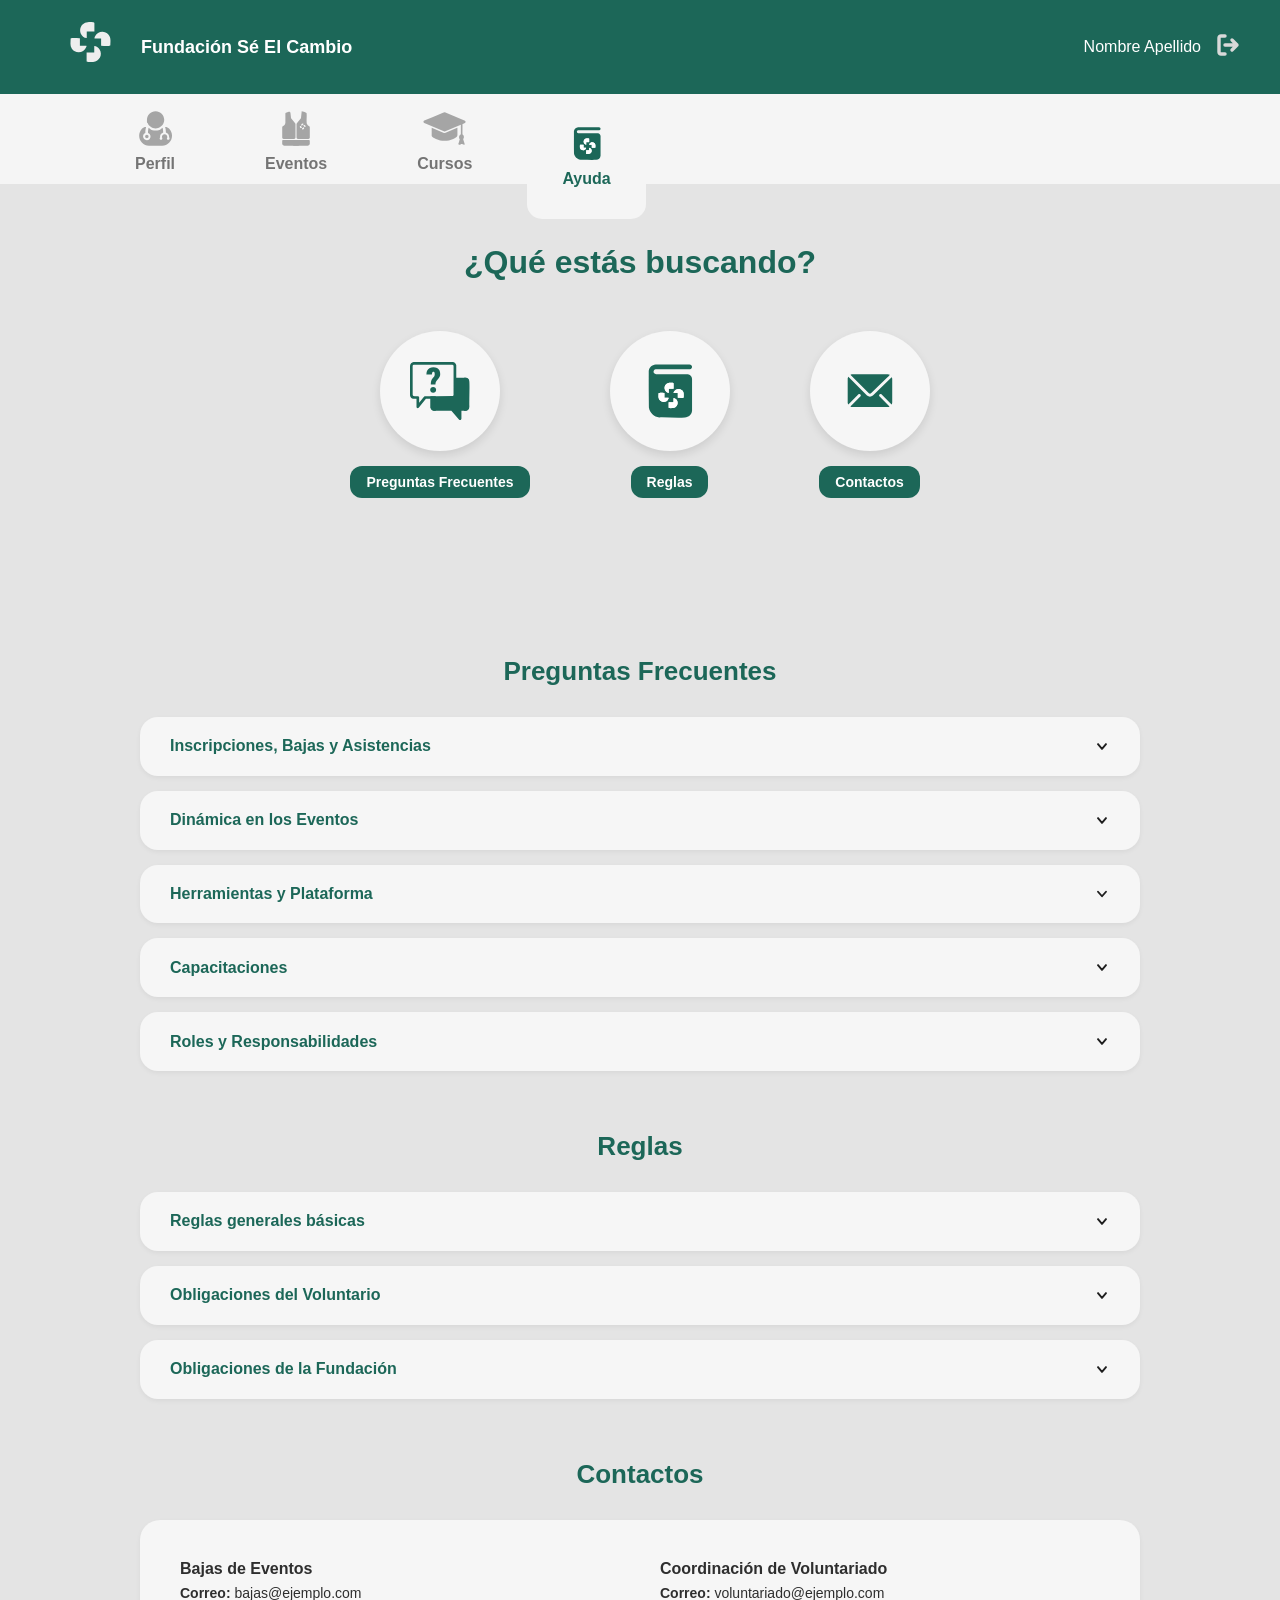
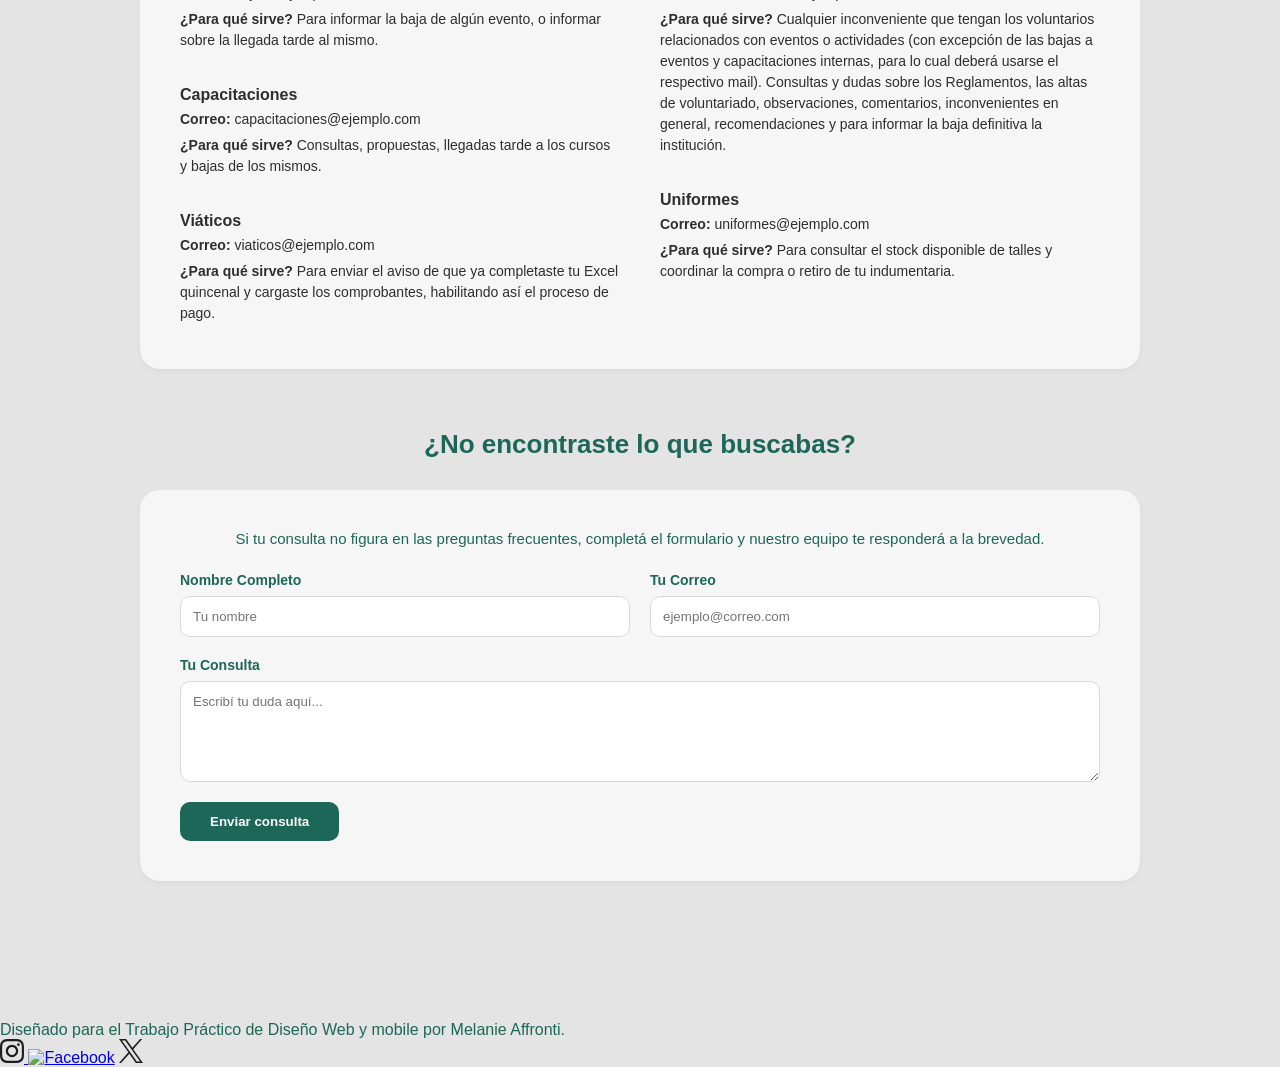
==== ayuda.html @ 09af1f35 "agregado historial, eventos, cursos y ayuda" ====
<!DOCTYPE html>
<html lang="es">
<head>
    <meta charset="UTF-8">
    <title>Mi Perfil - SEC Socorrismo</title>
    <link rel="stylesheet" href="css/stylesayuda.css">
</head>
<body>

    <header class="header-principal">
        <div class="logo-container">
            <img src="img/logoheader.svg" alt="Logo SEC"> 
            <p>Fundación Sé El Cambio</p>
        </div>

        <div class="user-logout">
            <span>Nombre Apellido</span>
            <a href="index.html">
                <img src="img/Log.svg" alt="Cerrar sesión">
            </a>
        </div>
    </header>

    <nav class="menu-principal">

        
        <ul>
            <li>
                <a href="inicio.html">
                    <img src="img/icon sce.svg" alt=""> Perfil
                </a>
            </li>
            <li>
                <a href="eventos.html">
                    <img src="img/icon chaleco.svg" alt=""> Eventos
                </a>
            </li>
            <li>
                <a href="cursos.html">
                    <img src="img/GAFETE.svg" alt=""> Cursos
                </a>
            </li>
            <li>
                <a href="ayuda.html" class="activo">
                    <img src="img/icon cursos.svg" alt=""> Ayuda
                </a>
            </li>
        </ul>
    </nav>


    <!-- ========================================== -->
    <!-- CONTENEDOR PRINCIPAL DE AYUDA              -->
    <!-- ========================================== -->
    <main class="contenedor-ayuda">
        
        <!-- SECCIÓN 1: Menú superior con iconos redondos -->
        <section class="ayuda-hero">
            <h2 class="titulo-ayuda">¿Qué estás buscando?</h2>
            
            <div class="ayuda-botones">
                <!-- El href de estos anclas coinciden con los ID de las secciones de abajo -->
                <a href="#seccion-faq" class="btn-ancla">
                    <div class="circulo-icono">
                        <img src="img/faq.svg" alt="Preguntas Frecuentes">
                    </div>
                    <span class="etiqueta-verde">Preguntas Frecuentes</span>
                </a>

                <a href="#seccion-reglas" class="btn-ancla">
                    <div class="circulo-icono">
                        <img src="img/reglas.svg" alt="Reglas">
                    </div>
                    <span class="etiqueta-verde">Reglas</span>
                </a>

                <a href="#seccion-contactos" class="btn-ancla">
                    <div class="circulo-icono">
                        <img src="img/contacto.svg" alt="Contactos">
                    </div>
                    <span class="etiqueta-verde">Contactos</span>
                </a>
            </div>
            
            <!-- El iconito separador abajo de los botones -->
            <img src="img/isotipo-sec-chico.svg" alt="" class="icono-separador">
        </section>

        <!-- SECCIÓN 2: Preguntas Frecuentes -->
        <section id="seccion-faq" class="seccion-contenido">
            <h3 class="titulo-seccion">Preguntas Frecuentes</h3>
            <div class="acordeon-lista">
                <div class="acordeon-item">
                    <span>Inscripciones, Bajas y Asistencias</span>
                    <img src="img/flechaabajo.svg" alt="Abrir">
                </div>
                <div class="acordeon-item">
                    <span>Dinámica en los Eventos</span>
                    <img src="img/flechaabajo.svg" alt="Abrir">
                </div>
                <div class="acordeon-item">
                    <span>Herramientas y Plataforma</span>
                    <img src="img/flechaabajo.svg" alt="Abrir">
                </div>
                <div class="acordeon-item">
                    <span>Capacitaciones</span>
                    <img src="img/flechaabajo.svg" alt="Abrir">
                </div>
                <div class="acordeon-item">
                    <span>Roles y Responsabilidades</span>
                    <img src="img/flechaabajo.svg" alt="Abrir">
                </div>
            </div>
        </section>

        <!-- SECCIÓN 3: Reglas -->
        <section id="seccion-reglas" class="seccion-contenido">
            <h3 class="titulo-seccion">Reglas</h3>
            <div class="acordeon-lista">
                <div class="acordeon-item">
                    <span>Reglas generales básicas</span>
                    <img src="img/flechaabajo.svg" alt="Abrir">
                </div>
                <div class="acordeon-item">
                    <span>Obligaciones del Voluntario</span>
                    <img src="img/flechaabajo.svg" alt="Abrir">
                </div>
                <div class="acordeon-item">
                    <span>Obligaciones de la Fundación</span>
                    <img src="img/flechaabajo.svg" alt="Abrir">
                </div>
            </div>
        </section>

        <!-- SECCIÓN 4: Contactos -->
        <section id="seccion-contactos" class="seccion-contenido">
            <h3 class="titulo-seccion">Contactos</h3>
            <div class="caja-contactos">
                
                <!-- Columna Izquierda -->
                <div class="columna-contacto">
                    <div class="item-contacto">
                        <h4>Bajas de Eventos</h4>
                        <p><span class="bold">Correo:</span> bajas@ejemplo.com</p>
                        <p><span class="bold">¿Para qué sirve?</span> Para informar la baja de algún evento, o informar sobre la llegada tarde al mismo.</p>
                    </div>

                    <div class="item-contacto">
                        <h4>Capacitaciones</h4>
                        <p><span class="bold">Correo:</span> capacitaciones@ejemplo.com</p>
                        <p><span class="bold">¿Para qué sirve?</span> Consultas, propuestas, llegadas tarde a los cursos y bajas de los mismos.</p>
                    </div>

                    <div class="item-contacto">
                        <h4>Viáticos</h4>
                        <p><span class="bold">Correo:</span> viaticos@ejemplo.com</p>
                        <p><span class="bold">¿Para qué sirve?</span> Para enviar el aviso de que ya completaste tu Excel quincenal y cargaste los comprobantes, habilitando así el proceso de pago.</p>
                    </div>
                </div>

                <!-- Columna Derecha -->
                <div class="columna-contacto">
                    <div class="item-contacto">
                        <h4>Coordinación de Voluntariado</h4>
                        <p><span class="bold">Correo:</span> voluntariado@ejemplo.com</p>
                        <p><span class="bold">¿Para qué sirve?</span> Cualquier inconveniente que tengan los voluntarios relacionados con eventos o actividades (con excepción de las bajas a eventos y capacitaciones internas, para lo cual deberá usarse el respectivo mail). Consultas y dudas sobre los Reglamentos, las altas de voluntariado, observaciones, comentarios, inconvenientes en general, recomendaciones y para informar la baja definitiva la institución.</p>
                    </div>

                    <div class="item-contacto">
                        <h4>Uniformes</h4>
                        <p><span class="bold">Correo:</span> uniformes@ejemplo.com</p>
                        <p><span class="bold">¿Para qué sirve?</span> Para consultar el stock disponible de talles y coordinar la compra o retiro de tu indumentaria.</p>
                    </div>
                </div>

            </div>
        </section>

<section id="seccion-formulario" class="seccion-contenido">
    <h3 class="titulo-seccion">¿No encontraste lo que buscabas?</h3>
    <div class="caja-formulario">
        <p class="desc-formulario">Si tu consulta no figura en las preguntas frecuentes, completá el formulario y nuestro equipo te responderá a la brevedad.</p>
        
        <form name="consultas-especificas" method="POST" data-netlify="true" class="formulario-estilo">
            <div class="fila-form">
                <div class="campo">
                    <label>Nombre Completo</label>
                    <input type="text" name="nombre" placeholder="Tu nombre" required>
                </div>
                <div class="campo">
                    <label>Tu Correo</label>
                    <input type="email" name="email" placeholder="ejemplo@correo.com" required>
                </div>
            </div>
            
            <div class="campo">
                <label>Tu Consulta</label>
                <textarea name="mensaje" rows="5" placeholder="Escribí tu duda aquí..." required></textarea>
            </div>
            
            <button type="submit" class="btn-enviar">Enviar consulta</button>
        </form>
    </div>
</section>


    </main>

    <!-- ========================================== -->
    <!-- FOOTER                                     -->
    <!-- ========================================== -->
    <footer class="footer-sec">
        <div class="footer-contenido">
            <p class="creditos">Diseñado para el Trabajo Práctico de Diseño Web y mobile por Melanie Affronti.</p>
            <div class="redes-sociales">
                <a href="https://www.instagram.com/sec.socorrismo/" target="_blank">
                    <img src="img/instagram.svg" alt="Instagram">
                </a>
                <a href="#"><img src="img/facebook.svg" alt="Facebook"></a>
                <a href="#"><img src="img/twitter.svg" alt="X"></a>
            </div>
        </div>
    </footer>

</body>
</html>
---- css/stylesayuda.css ----
/* Reset para limpiar márgenes automáticos del navegador */
* {
    margin: 0;
    padding: 0;
    box-sizing: border-box;
}

body {
    font-family: 'Inter', sans-serif; 
    background-color: #e4e4e4; /* El gris clarito de tu fondo */
}

/* ====================================
   1. BARRA SUPERIOR (HEADER)
   ==================================== */
.header-principal {
    display: flex;
    justify-content: space-between; /* Empuja el logo a la izq y el usuario a la der */
    align-items: center; /* Centra los elementos verticalmente */
    background-color: #1c6758; /* Verde SEC */
    color: white;
    padding: 2px 40px;
}

.logo-container {
    display: flex;
    align-items: center;

}

.logo-container img {
    height: 90px; /* Ajustá este número según el tamaño de tu logo */
}

.logo-container p {
    font-weight: 600;
    font-size: 18px;
}

.user-logout {
    display: flex;
    align-items: center;
    gap: 15px;
    font-weight: 500;
}

.user-logout img {
    height: 24px;
    cursor: pointer;
}
/* ====================================
   2. MENÚ DE NAVEGACIÓN (NAV) - LENGÜETAS COLUMNA
   ==================================== */

.menu-principal {
    background-color: #f5f5f5; /* Fondo gris claro de la barra */
    padding: 0px 100px; /* Margen interno que vos definiste */
    height: 90px; /* Altura de la barra para que entren el ícono de 70px y el texto */
    display: flex;
}

.menu-principal ul {
    list-style: none; /* Saca los puntitos de la lista */
    display: flex;
    gap: 20px; /* Separación gigante entre botones como en tu diseño */
    align-items: flex-start; /* Pega los botones al techo de la barra */
    height: 100%;
}

/* ESTADO NORMAL (Inactivo) */
.menu-principal a {
    text-decoration: none; /* Saca el subrayado azul feo */
    color: #747474; /* Color gris para los inactivos */
    font-weight: 600;
    font-size: 16px;
    display: flex;
    flex-direction: column; /* Pone texto abajo del ícono */
    align-items: center;
    justify-content: center;
    
    /* Configuración de la caja/lengüeta */
    height: 95px; /* Ocupa exactamente el mismo alto que la barra gris */
    padding: 0 35px; /* Un poco de aire a los costados del texto/ícono */
    border-radius: 0 0 15px 15px; /* Redondea solo las puntas de abajo */
    transition: all 0.4s ease; /* Transición suave */
    gap: 9px
}

/* ESTILO DE ÍCONOS INACTIVOS */
.menu-principal a img {
    height: 35px; /* Tu tamaño de ícono */

    filter: grayscale(100%) opacity(50%); /* Hace que el ícono se vea gris y medio apagado */
    transition: all 0.2s ease;
}

/* ====================================
   ESTADO ACTIVO (La pestaña que cuelga)
   ==================================== */
.menu-principal a.activo {
    color: #1c6758; /* Texto verde */
    font-weight: 700;
    background-color: #f5f5f5; /* Caja 
    
    /* LA MAGIA DEL HUNDIMIENTO */
    height: 125px; /* Más alta que la barra (120px) para que sobresalga hacia abajo */
    
}

/* Le devuelve el color original al ícono activo */
.menu-principal a.activo img {
    filter:none
}



/* HASTA ACA ES EL MENÚ */

/* ====================================
   ESTRUCTURA GENERAL Y SCROLL SUAVE
   ==================================== */
html {
    /* ESTO ES LA MAGIA DEL EFECTO: Baja suave en lugar de saltar de golpe */
    scroll-behavior: smooth;
}

body {
    background-color: #e4e4e4; /* Un gris un toque más oscurito que las cajas para dar contraste */
    font-family: 'Inter', sans-serif;
    display: flex;
    flex-direction: column;
    min-height: 100vh;
    margin: 0;
    color: #1c6758; /* Verde corporativo por defecto */
}

.contenedor-ayuda {
    flex: 1; /* Pega el footer abajo */
    width: 1000px;
    max-width: 90%;
    margin: 0 auto; /* Centra todo */
    padding-bottom: 80px;
}

/* ====================================
   HERO: ¿QUÉ ESTÁS BUSCANDO?
   ==================================== */
.ayuda-hero {
    text-align: center;
    margin-top: 60px;
    margin-bottom: 80px;
}

.titulo-ayuda {
    font-size: 32px;
    font-weight: 700;
    margin-bottom: 50px;
}

.ayuda-botones {
    display: flex;
    justify-content: center;
    gap: 80px; /* Distancia entre los botones redondos */
    margin-bottom: 60px;
}

/* Botones de Anclaje */
.btn-ancla {
    text-decoration: none;
    display: flex;
    flex-direction: column;
    align-items: center;
    gap: 15px;
    transition: transform 0.2s;
}

.btn-ancla:hover {
    transform: translateY(-5px); /* Se levantan un poquito al pasar el mouse */
}

.circulo-icono {
    background-color: #f6f6f6;
    width: 120px;
    height: 120px;
    border-radius: 50%;
    box-shadow: 0px 4px 10px rgba(0, 0, 0, 0.1);
    display: flex;
    justify-content: center;
    align-items: center;
}

.circulo-icono img {
    width: 60px;
}

.etiqueta-verde {
    background-color: #1c6758;
    color: #fff;
    padding: 8px 16px;
    border-radius: 12px;
    font-size: 14px;
    font-weight: 600;
}

.icono-separador {
    width: 40px;
    opacity: 0.8;
}

/* ====================================
   SECCIONES Y ACORDEONES (Preguntas/Reglas)
   ==================================== */
.seccion-contenido {
    margin-bottom: 60px;
    /* Al hacer scroll suave, esto evita que el header tape el título */
    scroll-margin-top: 100px; 
}

.titulo-seccion {
    font-size: 26px;
    font-weight: 700;
    text-align: center;
    margin-bottom: 30px;
}

.acordeon-lista {
    display: flex;
    flex-direction: column;
    gap: 15px; /* Espacio entre los bloques blancos */
}

.acordeon-item {
    background-color: #f6f6f6;
    padding: 20px 30px;
    border-radius: 18px;
    display: flex;
    justify-content: space-between;
    align-items: center;
    cursor: pointer;
    box-shadow: 0px 2px 5px rgba(0, 0, 0, 0.05);
    transition: background-color 0.2s;
}

.acordeon-item:hover {
    background-color: #ffffff; /* Brilla al pasar el mouse */
}

.acordeon-item span {
    font-weight: 600;
    font-size: 16px;
    color: #1c6758;
}

.acordeon-item img {
    width: 16px;
    transition: transform 0.3s;
}

/* ====================================
   CAJA DE CONTACTOS (Columnas)
   ==================================== */
.caja-contactos {
    background-color: #f6f6f6;
    border-radius: 20px;
    padding: 40px;
    display: flex;
    gap: 40px; /* Separación entre la columna izq y der */
    box-shadow: 0px 2px 5px rgba(0, 0, 0, 0.05);
}

.columna-contacto {
    flex: 1; /* Mitad para cada columna */
    display: flex;
    flex-direction: column;
    gap: 30px; /* Separación entre un contacto y otro en vertical */
}

.item-contacto h4 {
    color: #2e2e2e;
    font-size: 16px;
    font-weight: 700;
    margin: 0 0 5px 0;
}

.item-contacto p {
    color: #2e2e2e;
    font-size: 14px;
    line-height: 1.5;
    margin: 0 0 5px 0;
}

.item-contacto .bold {
    font-weight: 600;
}

.caja-formulario {
    background-color: #f6f6f6;
    border-radius: 20px;
    padding: 40px;
    box-shadow: 0px 2px 5px rgba(0, 0, 0, 0.05);
}

.desc-formulario {
    margin-bottom: 25px;
    font-size: 15px;
    text-align: center;
}

.fila-form {
    display: flex;
    gap: 20px;
    margin-bottom: 20px;
}

.campo {
    flex: 1;
    display: flex;
    flex-direction: column;
    gap: 8px;
}

.campo label {
    font-weight: 600;
    font-size: 14px;
    color: #1c6758;
}

.campo input, .campo textarea {
    padding: 12px;
    border: 1px solid #d9d9d9;
    border-radius: 10px;
    font-family: 'Inter', sans-serif;
}

.btn-enviar {
    margin-top: 20px;
    background-color: #1c6758;
    color: white;
    border: none;
    padding: 12px 30px;
    border-radius: 10px;
    font-weight: 600;
    cursor: pointer;
    transition: background 0.2s;
}

.btn-enviar:hover {
    background-color: #154d42;
}


/* Definimos la animación */
@keyframes deslizarDesdeArriba {
    0% {
        transform: translateY(-50px); /* Empieza 50px más arriba */
        opacity: 0;                   /* Invisible al inicio */
    }
    100% {
        transform: translateY(0);     /* Termina en su lugar original */
        opacity: 1;                   /* Totalmente visible */
    }
}

/* Aplicamos la animación a tu contenedor principal */
.contenedor-ayuda {
    /* Llamamos a la animación, le damos 0.8 segundos y 'ease-out' para que frene suave */
    animation: deslizarDesdeArriba 0.8s ease-out; 
}
.modal-contenido { animation: deslizarDesdeArriba 0.8s ease-out; }
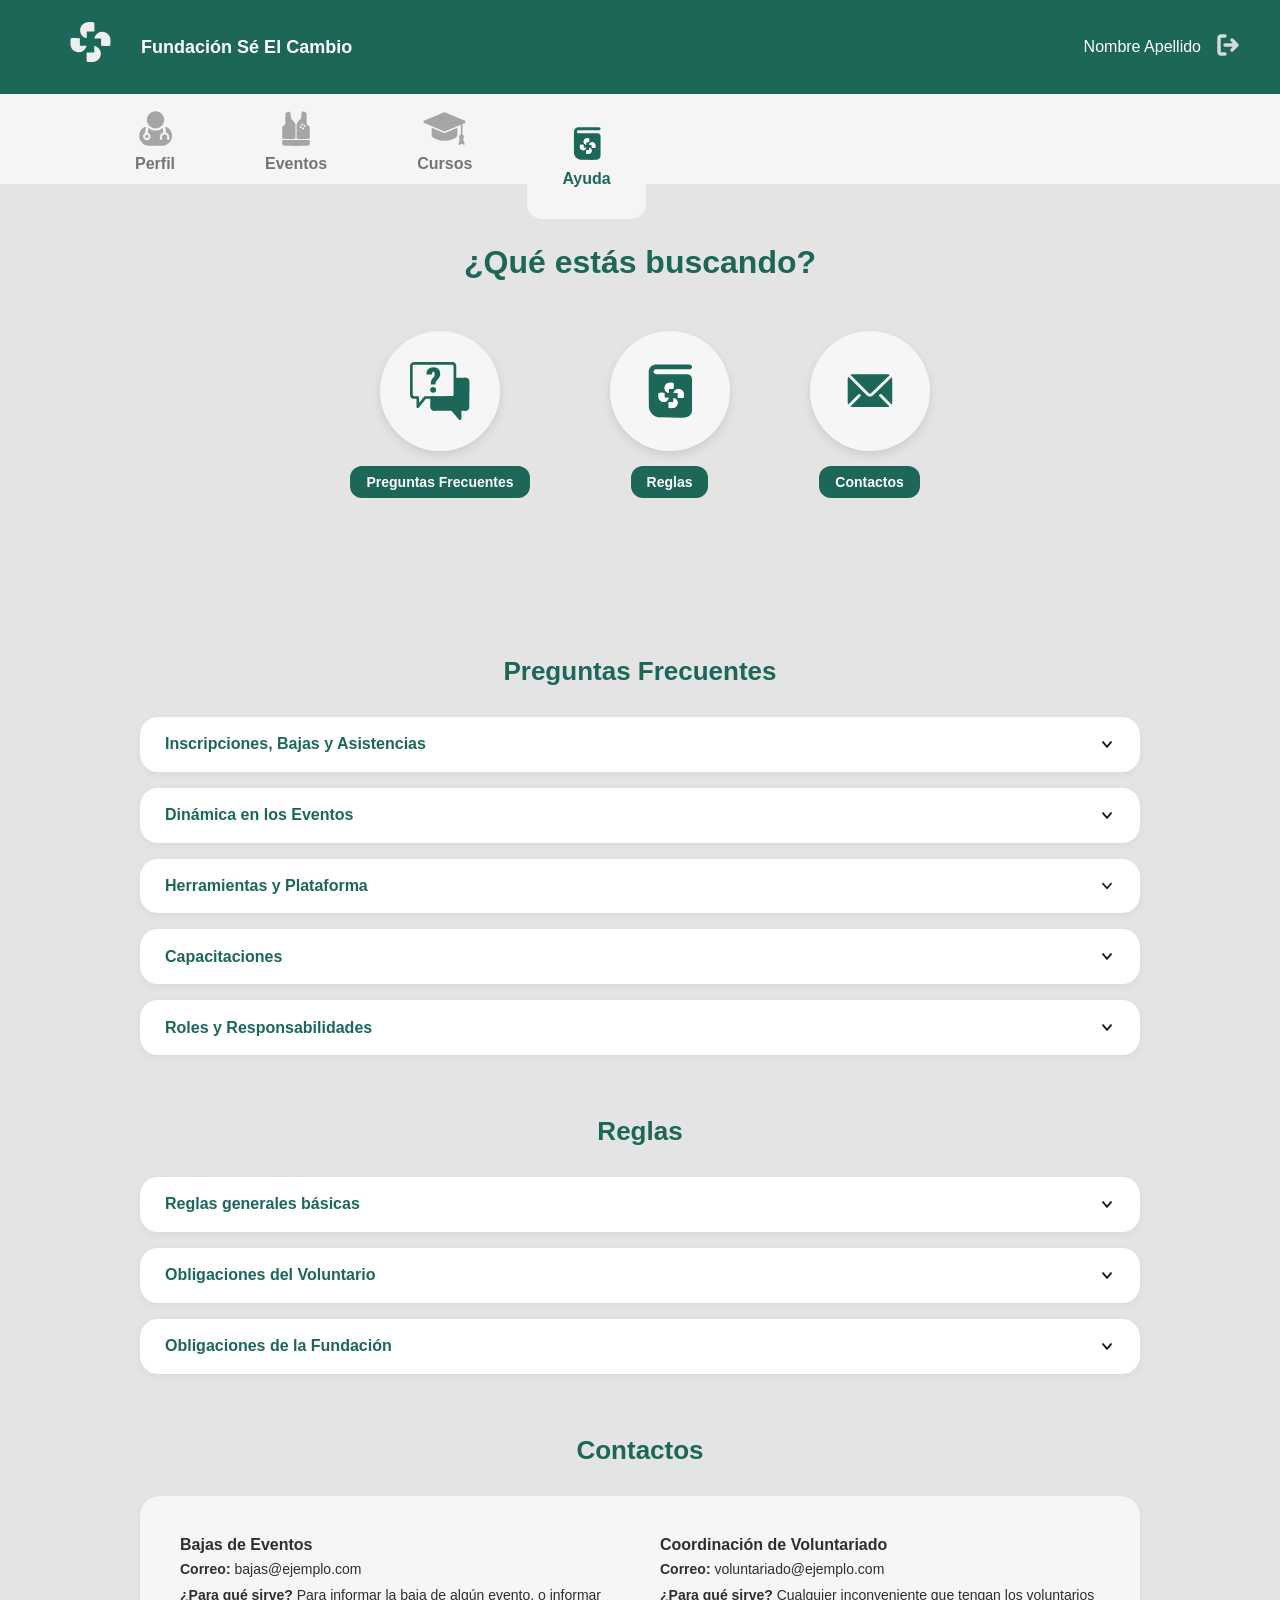
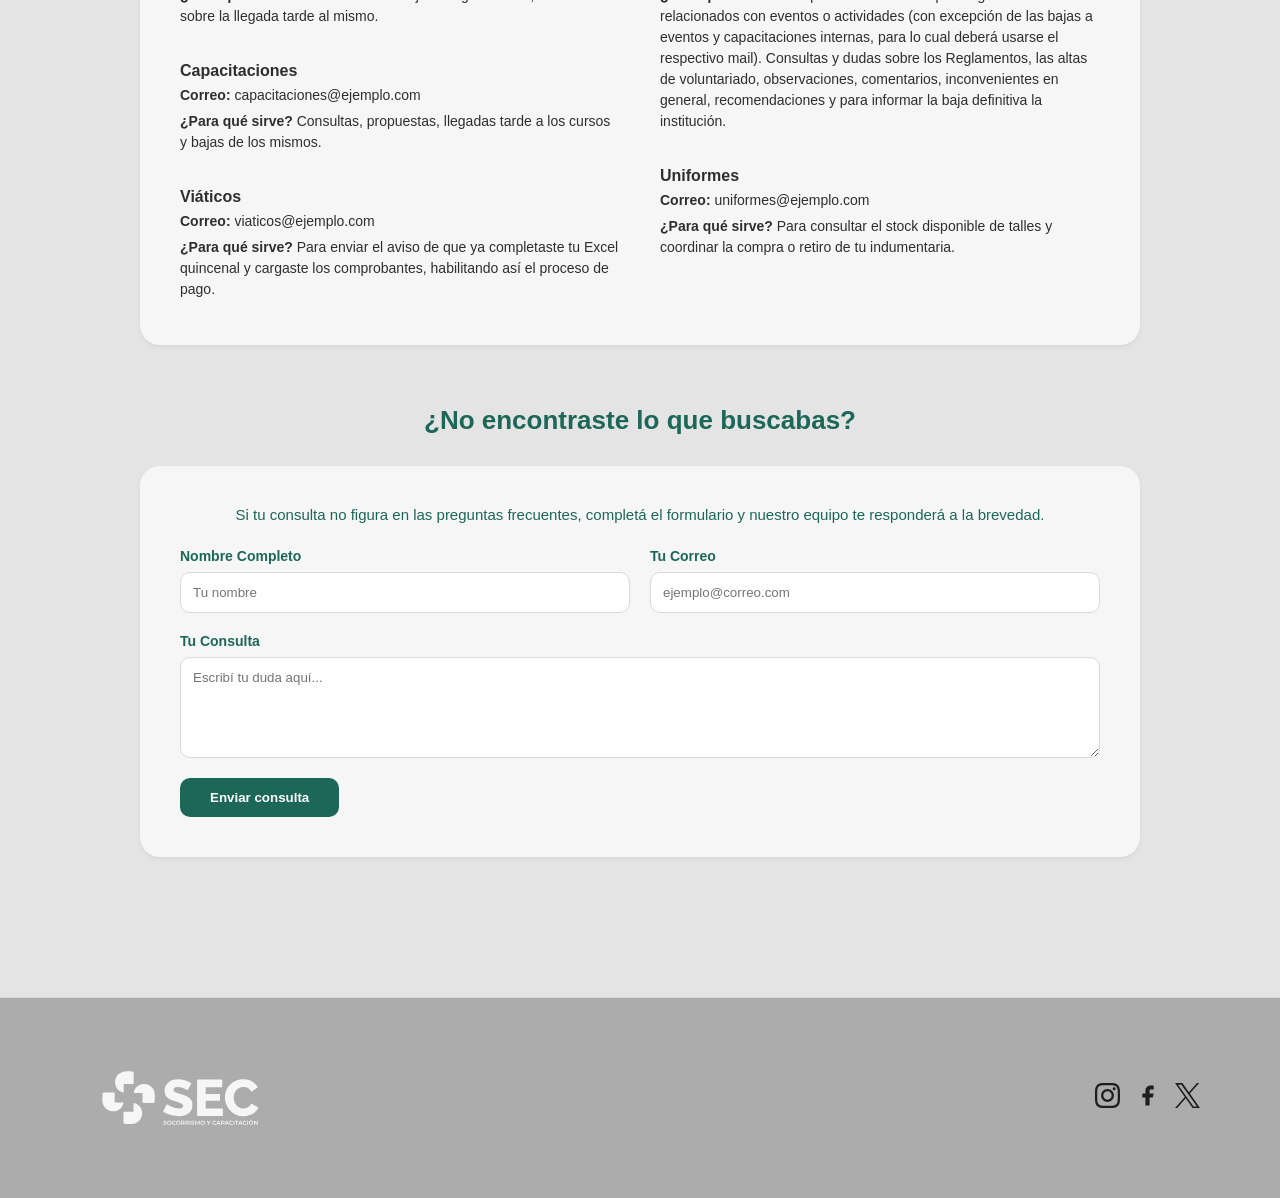
==== commit df158d77: "3 DE 4 completo ayuda, completo eventos, completo cursos" ====
--- a/ayuda.html
+++ b/ayuda.html
@@ -2,7 +2,7 @@
 <html lang="es">
 <head>
     <meta charset="UTF-8">
-    <title>Mi Perfil - SEC Socorrismo</title>
+    <title>Ayuda - SEC Socorrismo</title>
     <link rel="stylesheet" href="css/stylesayuda.css">
 </head>
 <body>
@@ -90,47 +90,323 @@
         <section id="seccion-faq" class="seccion-contenido">
             <h3 class="titulo-seccion">Preguntas Frecuentes</h3>
             <div class="acordeon-lista">
-                <div class="acordeon-item">
-                    <span>Inscripciones, Bajas y Asistencias</span>
-                    <img src="img/flechaabajo.svg" alt="Abrir">
-                </div>
-                <div class="acordeon-item">
-                    <span>Dinámica en los Eventos</span>
-                    <img src="img/flechaabajo.svg" alt="Abrir">
-                </div>
-                <div class="acordeon-item">
-                    <span>Herramientas y Plataforma</span>
-                    <img src="img/flechaabajo.svg" alt="Abrir">
-                </div>
-                <div class="acordeon-item">
-                    <span>Capacitaciones</span>
-                    <img src="img/flechaabajo.svg" alt="Abrir">
-                </div>
-                <div class="acordeon-item">
-                    <span>Roles y Responsabilidades</span>
-                    <img src="img/flechaabajo.svg" alt="Abrir">
-                </div>
-            </div>
+    
+    <div class="acordeon-grupo">
+        
+        <div class="acordeon-item">
+            <span>Inscripciones, Bajas y Asistencias</span>
+            <img src="img/flechaabajo.svg" alt="Abrir" class="flecha-icono">
+        </div>
+        
+        <div class="acordeon-panel principal-panel">
+            <div class="acordeon-contenido-interno">
+                
+                <div class="sub-acordeon-grupo">
+                    <div class="sub-acordeon-item">
+                        <span>¿Cómo me doy de baja de un evento si ya había confirmado mi asistencia?</span>
+                        <img src="img/flechaabajo.svg" alt="Abrir" class="flecha-icono-sub">
+                    </div>
+                    <div class="sub-acordeon-panel">
+                        <div class="sub-contenido">
+                            <p>Tenés que enviar un correo a <strong>bajas@ejemplo.com</strong> indicando en el asunto el nombre y la fecha del evento.</p>
+                            <p>Para agilizarlo, podés usar esta plantilla en el cuerpo del mail:</p>
+                            <p><em>"Hola, buen día. Necesito darme de baja del evento del día [DD/MM] en [Lugar] por [Motivo]. Voluntario/a: [Tu Nombre y Apellido]. Gracias."</em></p>
+                        </div>
+                    </div>
+                </div>
+
+                <div class="sub-acordeon-grupo">
+                    <div class="sub-acordeon-item">
+                        <span>¿A quién debo avisar si surge una emergencia y no puedo asistir al evento a último momento?</span>
+                        <img src="img/flechaabajo.svg" alt="Abrir" class="flecha-icono-sub">
+                    </div>
+                    <div class="sub-acordeon-panel">
+                        <div class="sub-contenido">
+                            <p>Enviá lo antes posible un mail a <strong>bajas@ejemplo.com</strong>. Si es posible, intentá conseguir un suplente del mismo listado. Además, comunicate urgente con el encargado del evento (encontrás su número en la ficha del evento). Por favor, nunca te quedes sin avisar; tu ausencia de imprevisto afecta directamente la logística del equipo y el compromiso de la fundación con la productora.</p>
+                        </div>
+                    </div>
+                </div>
+
+                <div class="sub-acordeon-grupo">
+                    <div class="sub-acordeon-item">
+                        <span>¿Cuál es el procedimiento para cancelar mi inscripción a una capacitación?</span>
+                        <img src="img/flechaabajo.svg" alt="Abrir" class="flecha-icono-sub">
+                    </div>
+                    <div class="sub-acordeon-panel">
+                        <div class="sub-contenido"><p>Solo tenés que enviar un mail a <strong>capacitaciones@ejemplo.com</strong> aclarando tu nombre, apellido y el nombre y fecha de la capacitación a la que no vas a poder asistir.</p></div>
+                    </div>
+                </div>
+
+                <div class="sub-acordeon-grupo">
+                    <div class="sub-acordeon-item">
+                        <span>¿Qué protocolo debo seguir si estoy demorado para el horario de citación al evento?</span>
+                        <img src="img/flechaabajo.svg" alt="Abrir" class="flecha-icono-sub">
+                    </div>
+                    <div class="sub-acordeon-panel">
+                        <div class="sub-contenido"><p>Comunícate sí o sí con el encargado del evento (su contacto está en el listado de inscriptos del evento). No llegues tarde sin avisar; el encargado sabrá qué hacer ante el imprevisto y te dará las indicaciones para tu ingreso.</p></div>
+                    </div>
+                </div>
+
+                <div class="sub-acordeon-grupo">
+                    <div class="sub-acordeon-item">
+                        <span>¿Qué implica quedar en la lista de "Suplente" para un evento y cuándo me confirman?</span>
+                        <img src="img/flechaabajo.svg" alt="Abrir" class="flecha-icono-sub">
+                    </div>
+                    <div class="sub-acordeon-panel">
+                        <div class="sub-contenido"><p>Significa que si un voluntario titular se da de baja días antes (o incluso el mismo día), te vamos a contactar para cubrir su lugar. Es ideal que mantengas tu disponibilidad hasta 2 horas después del horario de ingreso al evento. Si ya no estás disponible, seguí el protocolo normal de baja. Importante: Si no se te pidió explícitamente asistir, no concurras al predio.</p></div>
+                    </div>
+                </div>
+
+            </div>
+        </div>
+    </div>
+
+<div class="acordeon-grupo">
+        
+        <div class="acordeon-item">
+            <span>Dinámica en los Eventos</span>
+            <img src="img/flechaabajo.svg" alt="Abrir" class="flecha-icono">
+        </div>
+        
+        <div class="acordeon-panel principal-panel">
+            <div class="acordeon-contenido-interno">
+                
+                <div class="sub-acordeon-grupo">
+                    <div class="sub-acordeon-item">
+                        <span>¿Qué código de vestimenta es obligatorio llevar a los eventos?</span>
+                        <img src="img/flechaabajo.svg" alt="Abrir" class="flecha-icono-sub">
+                    </div>
+                    <div class="sub-acordeon-panel">
+                        <div class="sub-contenido">
+                            <p>Si aún no tenés el uniforme oficial, debés usar: remera blanca (preferentemente) o negra lisa sin estampas, pantalón de jean o cargo (negro o azul oscuro) y calzado cómodo y seguro. En caso de bajas temperaturas, podés sumar ropa térmica y buzos oscuros, siempre lisos y sin logos grandes.</p>
+                        </div>
+                    </div>
+                </div>
+                <div class="sub-acordeon-grupo">
+                    <div class="sub-acordeon-item">
+                        <span>¿Cómo es el proceso para solicitar, comprar o retirar el uniforme oficial de SEC?</span>
+                        <img src="img/flechaabajo.svg" alt="Abrir" class="flecha-icono-sub">
+                    </div>
+                    <div class="sub-acordeon-panel">
+                        <div class="sub-contenido">
+                            <p>Podés adquirirlo a partir de los 10 eventos realizados. Contamos con remeras, buzos y camperones en talles S, M y L (son de horma grande). Para pedirlo, escribí a <strong>uniformes@ejemplo.com</strong>. Podés pagar por transferencia o descontarlo de tus viáticos quincenales. Para retirarlo, podés pasar por la oficina en horarios de capacitaciones o autorizar a un tercero para que lo busque por vos.</p>
+                        </div>
+                    </div>
+                </div>
+                
+                <div class="sub-acordeon-grupo">
+                    <div class="sub-acordeon-item">
+                        <span>¿La fundación provee viandas o debo llevar mi propia comida y bebida a los eventos?</span>
+                        <img src="img/flechaabajo.svg" alt="Abrir" class="flecha-icono-sub">
+                    </div>
+                    <div class="sub-acordeon-panel">
+                        <div class="sub-contenido">
+                            <p>Debés cubrir tu propia vianda (almuerzo y/o cena, dependiendo de las horas que estés cubriendo el evento). Es vital que no te quedes sin comer, para evitar descompensaciones y no restar un socorrista al equipo. En la mayoría de los eventos recibimos agua y contamos con cajas de refrigerio (café, infusiones y galletitas), pero esto no reemplaza una comida principal. ¡Llevá tu bebida y tu tupper!</p>
+                        </div>
+                    </div>
+                </div>
+
+                <div class="sub-acordeon-grupo">
+                    <div class="sub-acordeon-item">
+                        <span>¿Dónde guardo mis pertenencias personales (mochila, abrigo, valores) durante el desarrollo del show?</span>
+                        <img src="img/flechaabajo.svg" alt="Abrir" class="flecha-icono-sub">
+                    </div>
+                    <div class="sub-acordeon-panel">
+                        <div class="sub-contenido">
+                            <p>En todos los eventos contamos con puestos sanitarios armados o una enfermería. Allí siempre vas a tener un espacio designado y seguro para guardar tu mochila y pertenencias mientras estás en tu puesto.</p>
+                        </div>
+                    </div>
+                </div>
+
+                <div class="sub-acordeon-grupo">
+                    <div class="sub-acordeon-item">
+                        <span>¿Cuál es el protocolo a seguir si me siento mal o me lesiono durante el evento? </span>
+                        <img src="img/flechaabajo.svg" alt="Abrir" class="flecha-icono-sub">
+                    </div>
+                    <div class="sub-acordeon-panel">
+                        <div class="sub-contenido">
+                            <p>Avisale inmediatamente al encargado de tu puesto o al encargado del evento. Ellos evaluarán la situación y, de ser necesario, te relevarán para que puedas retirarte.</p>
+                        </div>
+                    </div>
+                </div>
+
+            </div>
+        </div>
+    </div>
+    
+                
+                <div class="acordeon-grupo">
+        
+        <div class="acordeon-item">
+            <span>Herramientas y Plataforma</span>
+            <img src="img/flechaabajo.svg" alt="Abrir" class="flecha-icono">
+        </div>
+        
+        <div class="acordeon-panel principal-panel">
+            <div class="acordeon-contenido-interno">
+                
+
+                <div class="sub-acordeon-grupo">
+                    <div class="sub-acordeon-item">
+                        <span>¿Cómo se maneja el tema de los viáticos?</span>
+                        <img src="img/flechaabajo.svg" alt="Abrir" class="flecha-icono-sub">
+                    </div>
+                    <div class="sub-acordeon-panel">
+                        <div class="sub-contenido">
+                            <p>Los viaticos se abonan en dos quincenas (del 1 al 15, y del 16 a fin de mes). Deberías contar con una carpeta en drive compartidos que cuenta con dos archivos, un Excel y una carpeta de tickets.
+                               <p>El proceso tiene 4 pasos:</p>
+                                <li><strong>Tus datos:</strong> Completa en la pestaña <strong>"DATOS"</strong> tu información bancaria y situación fiscal (Monotributo). </li>
+                                <li><strong>Eventos:</strong> Completa en la pestaña <strong>"VIATICADA"</strong> los eventos que cubriste esa quincena (nombre, fecha, horario, si llegaste a horario y monto del viático).</li>
+                                <li><strong>Comprobantes:</strong> Completa en la pestaña <strong>"COMPROBANTES"</strong> (Nº de Factura a nombre de SEC o ticket Consumidor Final, CUIT, importe y tipo de gasto: transporte, alimentos, etc.) Además debes subir las fotos de tus tickets a la carpeta del drive para constatar la información.</li>
+                                <li><strong>Avisar:</strong> Una vez completado tu excel, debes enviar un correo a <strong>viaticos@ejemplo.com</strong> avisando que ya completaste la lista. El total se depositará en tu cuenta en los días siguientes.</li>
+                        </div>
+                    </div>
+                </div>
+
+                <div class="sub-acordeon-grupo">
+                    <div class="sub-acordeon-item">
+                        <span>¿Para qué utilizamos Slack en la fundación y cuáles son los canales?</span>
+                        <img src="img/flechaabajo.svg" alt="Abrir" class="flecha-icono-sub">
+                    </div>
+                    <div class="sub-acordeon-panel">
+                        <div class="sub-contenido">
+                            <p>Usamos Slack para mantener una comunicación cómoda, directa y organizada, evitando saturar nuestros celulares personales (como pasaría en WhatsApp). Contamos con 3 canales generales: #alertas, #foro y #voluntariado. Además, para eventos grandes o de varios días, creamos subgrupos temporales con el equipo asignado para agilizar la logística del día.</p>
+                        </div>
+                    </div>
+                </div>
+
+                <div class="sub-acordeon-grupo">
+                    <div class="sub-acordeon-item">
+                        <span>¿Por qué mi usuario muestra un resumen de mi actividad en los últimos 3 meses?</span>
+                        <img src="img/flechaabajo.svg" alt="Abrir" class="flecha-icono-sub">
+                    </div>
+                    <div class="sub-acordeon-panel">
+                        <div class="sub-contenido">
+                            <p>Ese medidor te ayuda a saber si estás cumpliendo con el mínimo de participación requerido para mantener tu perfil "Activo" en la fundación. Podés sumar actividad asistiendo a eventos o tomando capacitaciones. ¡Procurá que tu calendario nunca quede en cero para no perder tu estado activo!</p>
+                        </div>
+                    </div>
+                </div>
+
+            </div>
+        </div>
+    </div>
+
+                <div class="acordeon-grupo">
+        
+        <div class="acordeon-item">
+            <span>Capacitaciones</span>
+            <img src="img/flechaabajo.svg" alt="Abrir" class="flecha-icono">
+        </div>
+        
+        <div class="acordeon-panel principal-panel">
+            <div class="acordeon-contenido-interno">
+                
+                <div class="sub-acordeon-grupo">
+                    <div class="sub-acordeon-item">
+                        <span>¿Por qué debo renovar las capacitaciones anuales obligatorias?</span>
+                        <img src="img/flechaabajo.svg" alt="Abrir" class="flecha-icono-sub">
+                    </div>
+                    <div class="sub-acordeon-panel">
+                        <div class="sub-contenido">
+                            <p>Porque buscamos la excelencia operativa en cada cobertura que hacemos. Renovar estas 4 capacitaciones garantiza que tengas los conocimientos mínimos, indispensables y actualizados (con los protocolos bien frescos) para responder de la mejor manera ante cualquier emergencia médica.</p>
+                        </div>
+                    </div>
+                </div>
+
+            </div>
+        </div>
+    </div>
+
+                <div class="acordeon-grupo">
+        
+        <div class="acordeon-item">
+            <span>Roles y Responsabilidades</span>
+            <img src="img/flechaabajo.svg" alt="Abrir" class="flecha-icono">
+        </div>
+        
+        <div class="acordeon-panel principal-panel">
+            <div class="acordeon-contenido-interno">
+                
+                <div class="sub-acordeon-grupo">
+                    <div class="sub-acordeon-item">
+                        <span>¿Pregunta?</span>
+                        <img src="img/flechaabajo.svg" alt="Abrir" class="flecha-icono-sub">
+                    </div>
+                    <div class="sub-acordeon-panel">
+                        <div class="sub-contenido">
+                            <p>Respuesta...</p>
+                        </div>
+                    </div>
+                </div>
+
+            </div>
+        </div>
+    </div>
+    
         </section>
 
         <!-- SECCIÓN 3: Reglas -->
         <section id="seccion-reglas" class="seccion-contenido">
-            <h3 class="titulo-seccion">Reglas</h3>
-            <div class="acordeon-lista">
-                <div class="acordeon-item">
-                    <span>Reglas generales básicas</span>
-                    <img src="img/flechaabajo.svg" alt="Abrir">
-                </div>
-                <div class="acordeon-item">
-                    <span>Obligaciones del Voluntario</span>
-                    <img src="img/flechaabajo.svg" alt="Abrir">
-                </div>
-                <div class="acordeon-item">
-                    <span>Obligaciones de la Fundación</span>
-                    <img src="img/flechaabajo.svg" alt="Abrir">
-                </div>
-            </div>
-        </section>
+    <h3 class="titulo-seccion">Reglas</h3>
+    <div class="acordeon-lista">
+        
+        <div class="acordeon-grupo">
+            <div class="acordeon-item">
+                <span>Reglas generales básicas</span>
+                <img src="img/flechaabajo.svg" alt="Abrir" class="flecha-icono">
+            </div>
+            <div class="acordeon-panel">
+                <div class="acordeon-contenido-interno">
+                    <ul class="lista-reglas">
+                        <li><strong>Cero cámaras:</strong> Está estrictamente prohibido tomar fotografías o grabar videos dentro del predio. Esto incluye el escenario, el público, el staff y las pruebas de sonido.
+                        <li><strong>Comportamiento en servicio:</strong>Mantené una postura profesional en todo momento. Al estar operativos, no debemos cantar ni bailar, recordá que somos monitoreados constantemente por las cámaras del evento y representamos a la institución.</li>
+                        <li><strong>Higiene en puestos sanitarios:</strong> Por cuestiones de higiene y protocolo, está prohibido comer dentro del puesto de atención. Solicitá autorización a tu Encargado de Puesto para comer fuera del puesto, o se te indicará un momento y lugar para esto.</li>
+                        <li><strong>Desplazamientos seguros</strong>Nunca transites por el predio en soledad, incluso para ir a los sanitarios. Cualquier desplazamiento debe realizarse acompañado por un integrante del equipo que cuente con handie (radio).</li>
+                        <li><strong>Patrullas:</strong>Mantenete siempre junto a tu Encargado de Patrulla durante las recorridas y el evento. Él es tu nexo de comunicación con el puesto y el encargado; separarte compromete tu seguridad y la responsabilidad de tu compañero y equipo.</li>
+                        <li><strong>Respeto ante todo:</strong>El respeto es innegociable. Ante una persona de STAFF o espectador agresivo, no respondas a las provocaciones ni discutas. Si la situación escala, modulá de inmediato para solicitar la intervención del Encargado del evento.</li>
+                        <li><strong>Prioridad de Escena Segura</strong>Tu integridad física es la prioridad absoluta. Si una situación se vuelve violenta o inestable, retirate del lugar. No podemos brindar asistencia si la escena supone un riesgo para nosotros.</li>
+                        <li><strong>Limites de intervención:</strong>No cruces el vallado ni ingreses al campo de forma individual. Toda intervención en zonas de conflicto debe realizarse bajo el resguardo del personal de prevención. De la misma forma no retiramos personas en el vallado, eso es tarea exclusiva del personal de prevención. Si visualizás a alguien que requiere salir y no hay seguridad cerca, solicitalo inmediatamente por radio, si no eres el encargado de la patrulla, comunícaselo a tu compañero para que lo haga.</li>
+                        <li><strong>Atención en vallado:</strong>Al cubrir posiciones en el vallado, tu postura debe ser siempre de frente al público para detectar emergencias. No debes girarte para observar el espectáculo.</li>
+                        <li><strong>Protocolo de evacuación:</strong>Las órdenes de evacuación son emitidas de forma exclusiva por el Encargado de Evento de SEC. No abandones tu posición ni el predio basándote en indicaciones de terceros (producción, bomberos) sin la confirmación previa de nuestra coordinación.</li>
+                    
+                    </ul>
+                </div>
+            </div>
+        </div>
+
+        <div class="acordeon-grupo">
+            <div class="acordeon-item">
+                <span>Obligaciones del Voluntario</span>
+                <img src="img/flechaabajo.svg" alt="Abrir" class="flecha-icono">
+            </div>
+            <div class="acordeon-panel">
+                <div class="acordeon-contenido-interno">
+                    <ul class="lista-reglas">
+                        <li><strong>Obligacion 1:</strong> Respuesta.</li>
+                        <li><strong>Obligacion 2:</strong> Respuesta.</li>
+                        <li><strong>Obligacion 3:</strong> Respuesta.</li>
+                    </ul>
+                </div>
+            </div>
+        </div>
+         <div class="acordeon-grupo">
+            <div class="acordeon-item">
+                <span>Obligaciones de la Fundación</span>
+                <img src="img/flechaabajo.svg" alt="Abrir" class="flecha-icono">
+            </div>
+            <div class="acordeon-panel">
+                <div class="acordeon-contenido-interno">
+                    <ul class="lista-reglas">
+                        <li><strong>Obligacion 1:</strong> Respuesta.</li>
+                        <li><strong>Obligacion 2:</strong> Respuesta.</li>
+                        <li><strong>Obligacion 3:</strong> Respuesta.</li>
+                    </ul>
+                </div>
+            </div>
+        </div>
+
+    </div>
+</section>
 
         <!-- SECCIÓN 4: Contactos -->
         <section id="seccion-contactos" class="seccion-contenido">
@@ -181,7 +457,7 @@
     <div class="caja-formulario">
         <p class="desc-formulario">Si tu consulta no figura en las preguntas frecuentes, completá el formulario y nuestro equipo te responderá a la brevedad.</p>
         
-        <form name="consultas-especificas" method="POST" data-netlify="true" class="formulario-estilo">
+        <form netlify name="consultas-especificas" method="POST"  class="formulario-estilo">
             <div class="fila-form">
                 <div class="campo">
                     <label>Nombre Completo</label>
@@ -206,21 +482,77 @@
 
     </main>
 
-    <!-- ========================================== -->
-    <!-- FOOTER                                     -->
-    <!-- ========================================== -->
-    <footer class="footer-sec">
+       <footer class="footer-sec">
         <div class="footer-contenido">
-            <p class="creditos">Diseñado para el Trabajo Práctico de Diseño Web y mobile por Melanie Affronti.</p>
+
+            <div>
+                 <div class="logo-footer">
+                <img src="img/logosec.svg" alt="">
+            </div>
+</div> 
             <div class="redes-sociales">
                 <a href="https://www.instagram.com/sec.socorrismo/" target="_blank">
                     <img src="img/instagram.svg" alt="Instagram">
                 </a>
-                <a href="#"><img src="img/facebook.svg" alt="Facebook"></a>
-                <a href="#"><img src="img/twitter.svg" alt="X"></a>
+                <a href="https://www.facebook.com/socorrismo">
+                    <img src="img/Facebook.svg" alt="Facebook">
+                </a>
+                <a href="#">
+                    <img src="img/twitter.svg" alt="X">
+                </a>
             </div>
         </div>
     </footer>
+
+<script>
+document.addEventListener("DOMContentLoaded", () => {
+    
+    // 1. ACORDEONES PRINCIPALES (Las categorías grises)
+    const categorias = document.querySelectorAll(".acordeon-item");
+    categorias.forEach(cat => {
+        cat.addEventListener("click", function() {
+            const panel = this.nextElementSibling;
+            this.classList.toggle("activo");
+            
+            if (this.classList.contains("activo")) {
+                panel.style.maxHeight = panel.scrollHeight + "px";
+            } else {
+                panel.style.maxHeight = "0px";
+                
+                // Si cerrás la categoría, colapsa todas las preguntas que hayan quedado abiertas adentro
+                const subItemsAbiertos = panel.querySelectorAll(".sub-acordeon-item.activo");
+                subItemsAbiertos.forEach(sub => {
+                    sub.classList.remove("activo");
+                    sub.nextElementSibling.style.maxHeight = "0px";
+                });
+            }
+        });
+    });
+
+    // 2. SUB-ACORDEONES (Las preguntas individuales que se ponen en negrita)
+    const preguntas = document.querySelectorAll(".sub-acordeon-item");
+    preguntas.forEach(preg => {
+        preg.addEventListener("click", function() {
+            const panelSub = this.nextElementSibling; // La respuesta
+            const panelPadre = this.closest(".principal-panel"); // La caja grande
+            
+            this.classList.toggle("activo");
+            
+            if (this.classList.contains("activo")) {
+                // Abre la respuesta
+                panelSub.style.maxHeight = panelSub.scrollHeight + "px";
+                // Hace crecer la caja grande para que entre la respuesta
+                panelPadre.style.maxHeight = parseInt(panelPadre.style.maxHeight) + panelSub.scrollHeight + "px";
+            } else {
+                // Achica la caja grande y cierra la respuesta
+                panelPadre.style.maxHeight = parseInt(panelPadre.style.maxHeight) - panelSub.scrollHeight + "px";
+                panelSub.style.maxHeight = "0px";
+            }
+        });
+    });
+
+});
+</script>
 
 </body>
 </html>
--- a/css/stylesayuda.css
+++ b/css/stylesayuda.css
@@ -367,3 +367,317 @@
     animation: deslizarDesdeArriba 0.8s ease-out; 
 }
 .modal-contenido { animation: deslizarDesdeArriba 0.8s ease-out; }
+
+
+/* ====================================
+   FOOTER SEC
+   ==================================== */
+.footer-sec {
+    background-color: #acacac;
+    width: 100%;
+    border-top: 1px solid #d9d9d9;
+    margin-top: auto; /* ESTA ES LA MAGIA QUE LO EMPUJA AL FONDO */
+}
+
+.footer-contenido {
+    max-width: 1200px;
+    margin: 0 auto;
+    display: flex;
+    justify-content: space-between;
+    align-items: center;
+    padding: 0 40px;
+}
+
+.logo-footer {
+    display: flex;
+    width: 200px;
+    margin: auto;
+}
+
+.redes-sociales {
+    display: flex;
+    padding-left: 100px; /* Si ves que queda muy separado, podés achicar este valor */
+    gap: 15px;
+}
+
+.redes-sociales img {
+    width: 25px;
+    height: 25px;
+    cursor: pointer;
+    transition: transform 0.2s;
+}
+
+.redes-sociales img:hover {
+    transform: scale(1.1);
+}
+
+
+/* ====================================
+   MODO CELULAR (RESPONSIVE) - PULIDO
+   ==================================== */
+@media (max-width: 768px) {
+    
+    /* 1. HEADER: Ocultamos el texto y achicamos paddings */
+    .logo-container p {
+        display: none; /* Chau texto "Fundación Sé El Cambio" */
+    }
+    .header-principal {
+        padding: 10px 20px; /* Ajustamos para que quede compacto */
+    }
+    .logo-container img {
+        height: 60px; /* Achicamos un poco el logo para celular */
+    }
+
+    /* 2. MENÚ: Centrado y sin que se aplasten las cajas */
+    .menu-principal {
+        padding: 0; 
+        justify-content: center; /* Centra el menú completo */
+    }
+    .menu-principal ul {
+        gap: 15px; /* Distancia ideal entre botones */
+        justify-content: center;
+        padding-left: 0;
+    }
+    .menu-principal a {
+        padding: 0 10px; /* Mantiene la forma del rectangulo activo */
+        font-size: 11px; /* Letra un toque más chica para que respiren */
+    }
+    .menu-principal a.activo {
+        height: 105px; /* Ajuste sutil a la pestaña activa en celu */
+    }
+
+/* 2. CONTENEDOR GENERAL */
+    .contenedor-ayuda {
+        width: 92%;
+        margin: 20px auto;
+        padding-bottom: 40px;
+    }
+
+    /* 3. HERO Y BOTONES CIRCULARES (Se apilan verticalmente) */
+    .ayuda-hero {
+        margin-top: 40px;
+        margin-bottom: 50px;
+    }
+    .titulo-ayuda {
+        font-size: 26px;
+        margin-bottom: 35px;
+    }
+    .ayuda-botones {
+        flex-direction: column; /* Pasa de horizontal a vertical */
+        align-items: center;
+        gap: 30px; /* Separación prudente entre cada esfera */
+        margin-bottom: 40px;
+    }
+    .circulo-icono {
+        width: 100px;
+        height: 100px; /* Reducimos un pelín el diámetro para pantallas chicas */
+    }
+    .circulo-icono img {
+        width: 45px;
+    }
+    .etiqueta-verde {
+        font-size: 13px;
+        padding: 6px 14px;
+    }
+
+    /* 4. ACORDEONES (Preguntas y Reglas) */
+    .seccion-contenido {
+        margin-bottom: 40px;
+        scroll-margin-top: 20px; /* Ajuste para el anclaje suave */
+    }
+    .titulo-seccion {
+        font-size: 22px;
+        margin-bottom: 20px;
+    }
+    .acordeon-item {
+        padding: 15px 20px;
+        border-radius: 14px;
+    }
+    .acordeon-item span {
+        font-size: 14px; /* Texto un toque más compacto para el celu */
+    }
+
+    /* 5. CONTACTOS (De 2 columnas a 1 columna vertical) */
+    .caja-contactos {
+        flex-direction: column; /* Las columnas de escritorio se apilan */
+        padding: 25px 20px;
+        gap: 30px; /* Espacio entre los bloques colapsados */
+    }
+    .columna-contacto {
+        gap: 25px;
+    }
+    .item-contacto h4 {
+        font-size: 15px;
+        border-bottom: 1px solid #e4e4e4; /* Linita sutil para separar sectores en móvil */
+        padding-bottom: 4px;
+    }
+    .item-contacto p {
+        font-size: 13px;
+        text-align: left; /* Desactivamos el justify en celulares para mejorar legibilidad */
+    }
+
+    /* 6. FORMULARIO NETLIFY EN CELULAR */
+    .caja-formulario {
+        padding: 25px 20px;
+    }
+    .desc-formulario {
+        font-size: 13px;
+        line-height: 1.4;
+        margin-bottom: 20px;
+    }
+    .fila-form {
+        flex-direction: column; /* "Nombre" y "Correo" se ponen uno abajo del otro */
+        gap: 15px;
+        margin-bottom: 0;
+    }
+    .campo {
+        width: 100%;
+    }
+    .campo input, .campo textarea {
+        padding: 10px;
+        font-size: 14px;
+    }
+    .btn-enviar {
+        width: 100%; /* El botón pasa a ocupar todo el ancho de la caja en celular */
+        padding: 12px;
+        margin-top: 10px;
+    }
+
+
+    
+
+}
+
+/* ====================================
+   DOBLE DESPLEGABLE (LAS PREGUNTAS INTERNAS)
+   ==================================== */
+
+.sub-acordeon-grupo {
+    border-bottom: 1px solid #eaeaea; /* Linita separadora entre preguntas */
+}
+.sub-acordeon-grupo:last-child {
+    border-bottom: none;
+}
+
+.sub-acordeon-item {
+    display: flex;
+    justify-content: space-between;
+    align-items: center;
+    padding: 15px 0;
+    cursor: pointer;
+}
+
+.sub-acordeon-item span {
+    font-size: 14.5px;
+    color: #4a4a4a;
+    display: inline-block;
+    transition: transform 0.3s ease, font-weight 0.3s ease, color 0.3s ease;
+}
+
+.flecha-icono-sub {
+    width: 14px;
+    opacity: 0.6;
+    transition: transform 0.3s ease;
+}
+
+/* LA ANIMACIÓN DE FIGMA: Se va a la izquierda y se pone verde/negrita */
+.sub-acordeon-item.activo span {
+    transform: translateX(-5px);
+    font-weight: 700;
+    color: #1c6758; /* El verde de SEC */
+}
+.sub-acordeon-item.activo .flecha-icono-sub {
+    transform: rotate(180deg);
+}
+
+/* El panel de la respuesta */
+.sub-acordeon-panel {
+    max-height: 0;
+    overflow: hidden;
+    transition: max-height 0.3s ease-out;
+}
+
+.sub-contenido {
+    padding: 0 10px 20px 10px; /* Sangría a la respuesta */
+    font-size: 13.5px;
+    line-height: 1.5;
+    color: #555;
+}
+.sub-contenido p {
+    margin-bottom: 8px;
+}
+.sub-contenido p:last-child {
+    margin-bottom: 0;
+}
+
+/* ====================================
+   CORRECCIÓN: CAJÓN CONTENEDOR (CARD)
+   ==================================== */
+
+/* 1. El Grupo es ahora el contenedor principal de todo */
+.acordeon-grupo {
+    background-color: #fafafa; /* Fondo general para cuando se abre */
+    border-radius: 18px;
+    margin-bottom: 1px; /* Separación entre las categorías grandes */
+    overflow: hidden; /* LA MAGIA: Impide que las preguntas se salgan de los bordes redondeados */
+    box-shadow: 0px 2px 8px rgba(0,0,0,0.05); /* Sombrita para que resalte del fondo gris de tu página */
+}
+
+/* 2. El botón del título principal */
+.acordeon-item {
+    display: flex;
+    justify-content: space-between;
+    align-items: center;
+    padding: 18px 25px;
+    background-color: #ffffff; /* Título principal en blanco para que destaque */
+    margin-bottom: 0;
+    cursor: pointer;
+    transition: all 0.3s ease;
+    /* Le sacamos el border-radius porque ahora lo maneja el acordeon-grupo */
+}
+
+/* Cuando se abre, le ponemos una linita sutil abajo del título */
+.acordeon-item.activo {
+    border-bottom: 1px solid #eaeaea; 
+}
+
+/* 3. El panel que baja (ahora hereda todo del grupo) */
+.acordeon-panel {
+    max-height: 0;
+    overflow: hidden;
+    background-color: transparent; /* Usa el fondo del grupo */
+    transition: max-height 0.35s ease-out;
+}
+
+/* 4. Acomodamos las preguntas para que respeten el margen del título */
+.acordeon-contenido-interno {
+    padding: 10px 25px 20px 25px; /* Los 25px laterales hacen que el texto se alinee perfecto con el título de arriba */
+}
+
+/* ====================================
+   ESTILO DE LISTAS INTERNAS (FIGMA)
+   ==================================== */
+
+.lista-reglas {
+    list-style: none; /* Le saca el puntito clásico de la lista si querés que quede limpio */
+    padding: 0;
+    margin: 0;
+}
+
+.lista-reglas li {
+    font-size: 13px;
+    line-height: 1.6;
+    color: #4a4a4a; /* Color suave para la descripción */
+    margin-bottom: 12px; /* Separación sutil entre cada regla */
+}
+
+.lista-reglas li:last-child {
+    margin-bottom: 0; /* Saca el espacio libre al último ítem */
+}
+
+/* Fuerza el estilo del título de cada ítem en negrita */
+.lista-reglas li strong {
+    font-weight: 700;
+    color: #263531; /* Podés usar el verde SEC o dejarlo en negro/gris oscuro (#2e2e2e) según tu paleta */
+    margin-right: 4px; /* Mini separación antes de que empiece la descripción normal */
+}
